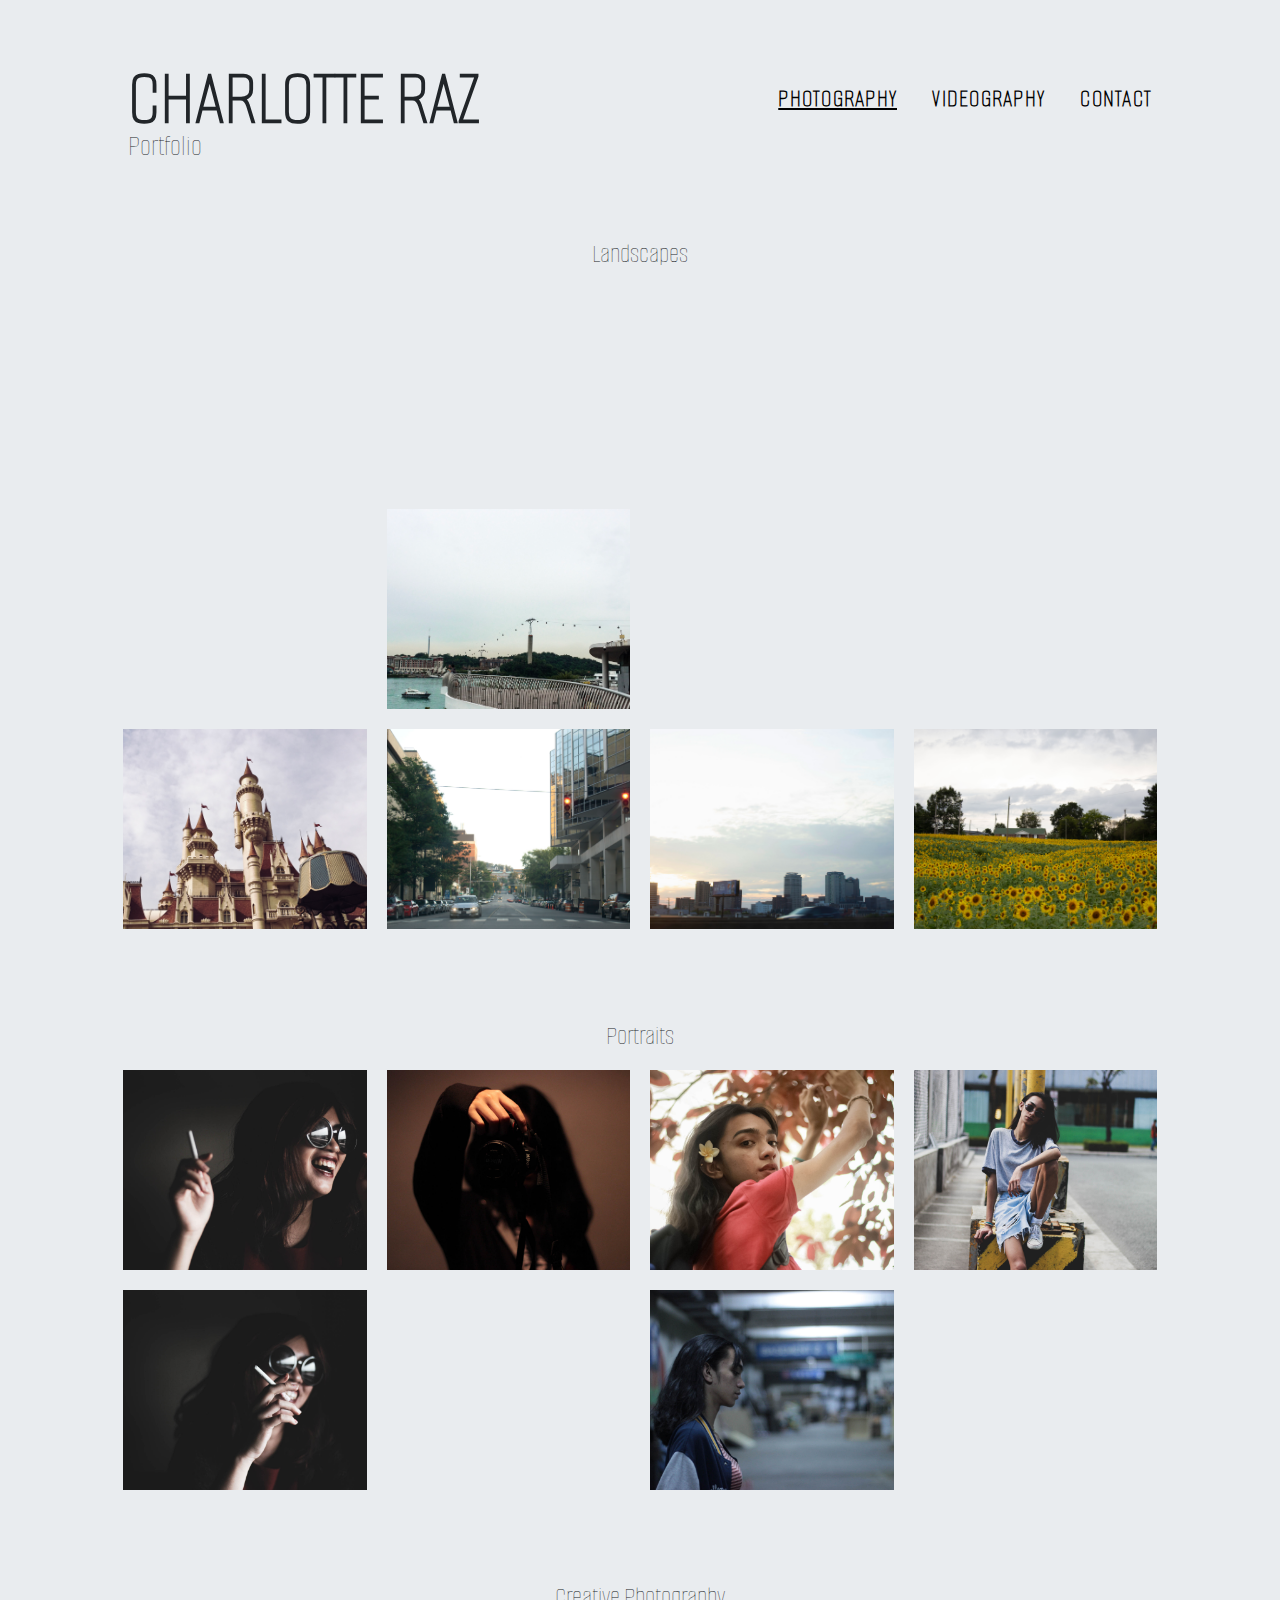
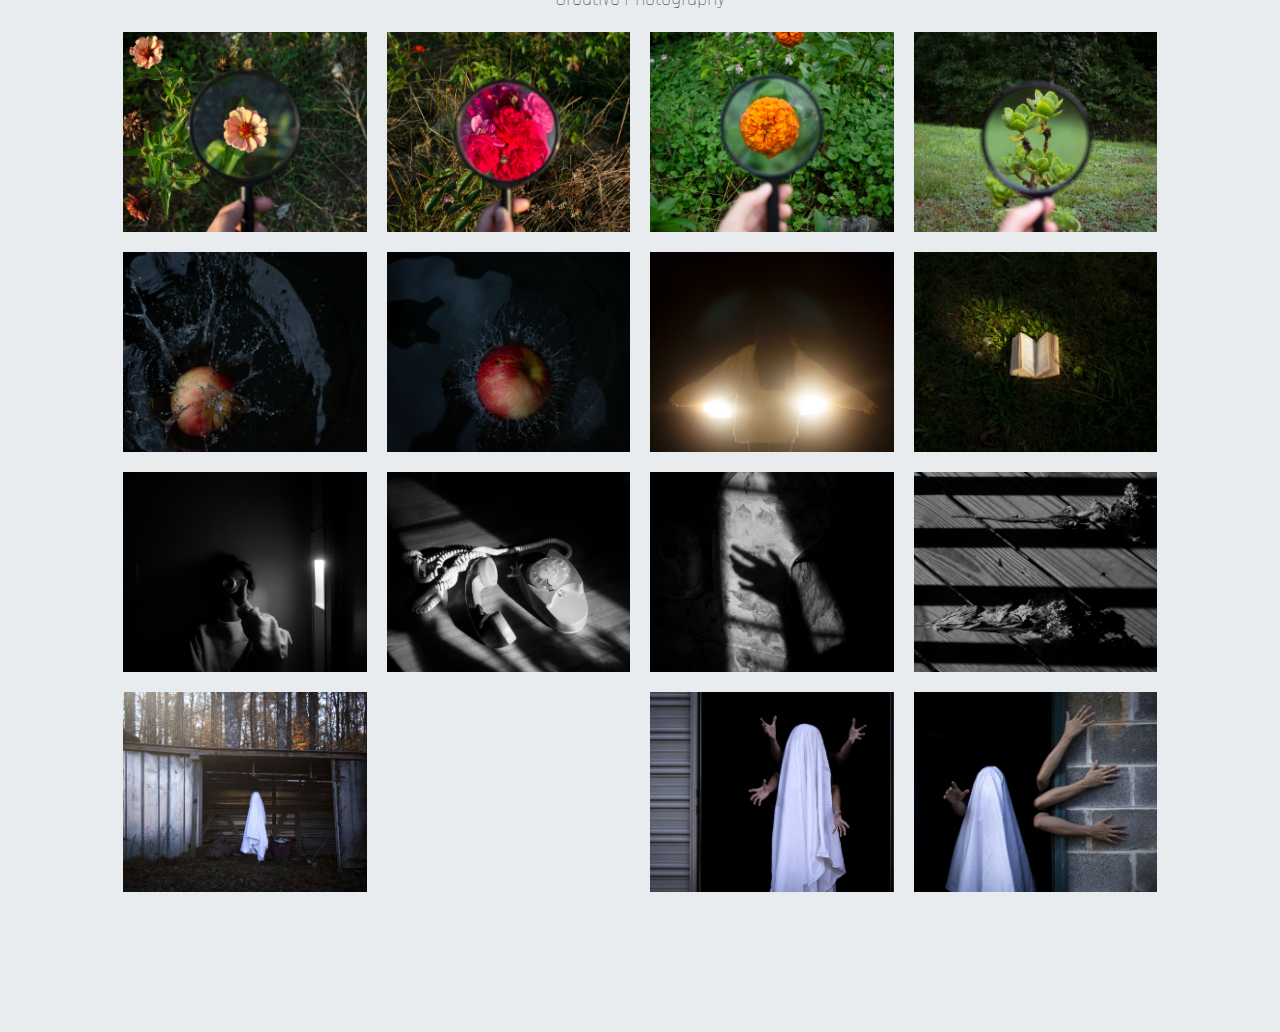
==== index.html @ 5fad560d "initial commit" ====
<!DOCTYPE html>
<html lang="en">

<head>
    <link href="https://fonts.googleapis.com/css2?family=Alumni+Sans+Pinstripe&family=Bebas+Neue&display=swap"
        rel="stylesheet">

    <link href="https://maxcdn.bootstrapcdn.com/bootstrap/4.0.0-beta.2/css/bootstrap.min.css" rel="stylesheet">
    <script src="https://code.jquery.com/jquery-3.2.1.min.js"></script>
    <script src="https://cdnjs.cloudflare.com/ajax/libs/popper.js/1.12.3/umd/popper.min.js"></script>
    <script src="https://maxcdn.bootstrapcdn.com/bootstrap/4.0.0-beta.2/js/bootstrap.min.js"></script>

    <script src="jquery.bsPhotoGallery.js"></script>
    <link rel="stylesheet" href="style.css">
    <link rel="stylesheet" href="path/to/font-awesome/css/font-awesome.min.css">
    <title>Document</title>

    <script>
        $(document).ready(function () {
            $('ul.first').bsPhotoGallery({
                "classes": "col-xl-3 col-lg-2 col-md-4 col-sm-4",
                "hasModal": true,
                "shortText": false
            });
        });
    </script>
</head>

<body>
    <header>
        <div class="intro">
            <h1>CHARLOTTE RAZ</h1>
            <p>Portfolio</p>
        </div>
        
        <div class="links">
            <a href="index.html" style="text-decoration: underline;">PHOTOGRAPHY</a>
            <a href="videography.html">VIDEOGRAPHY</a>
            <a href="contact.html">CONTACT</a>
        </div>
    </header>

    <div class="all-images">
        <h3 class="type--label">Landscapes</h3>
        <div class="photography--types">
            <ul class="row first">
                <li>
                    <img src="./images/landscapes/01.jpg" alt="">
                </li>
                <li>
                    <img src="./images/landscapes/02.jpg" alt="">
                </li>
                <li>
                    <img src="./images/landscapes/03.jpg" alt="">
                </li>
                <li>
                    <img src="./images/landscapes/04.jpg" alt="">
                </li>
                <li>
                    <img src="./images/landscapes/05.jpg" alt="">
                </li>
                <li>
                    <img src="./images/landscapes/06.JPEG" alt="">
                </li>
                <li>
                    <img src="./images/landscapes/07.jpg" alt="">
                </li>
                <li>
                    <img src="./images/landscapes/08.jpg" alt="">
                </li>
                <li>
                    <img src="./images/landscapes/09.JPEG" alt="">
                </li>
                <li>
                    <img src="./images/landscapes/10.jpg" alt="">
                </li>
                <li>
                    <img src="./images/landscapes/11.jpg" alt="">
                </li>
                <li>
                    <img src="./images/landscapes/12.jpg" alt="">
                </li>
            </ul>
        
        </div>
        
        <h3 class="type--label">Portraits</h3>
        <div class="photography--types">
            <ul class="row first">
                <li>
                    <img src="./images/portraits/1.jpg" alt="">
                </li>
                <li>
                    <img src="./images/portraits/17.jpg" alt="">
                </li>
                <li>
                    <img src="./images/portraits/10.jpg" alt="">
                </li>
                <li>
                    <img src="./images/portraits/9.jpg" alt="">
                </li>
                <li>
                    <img src="./images/portraits/2.jpg" alt="">
                </li>
                <li>
                    <img src="./images/portraits/18.jpg" alt="">
                </li>
                <li>
                    <img src="./images/portraits/6.jpg" alt="">
                </li>
                <li>
                    <img src="./images/portraits/19.jpg" alt="">
                </li>
            </ul>
        
        </div>
        
        <h3 class="type--label">Creative Photography</h3>
        <div class="photography--types">
            <ul class="row first">
                <li>
                    <img src="./images/001.jpg" alt="">
                </li>
                <li>
                    <img src="./images/002.jpg" alt="">
                </li>
                <li>
                    <img src="./images/003.jpg" alt="">
                </li>
                <li>
                    <img src="./images/004.jpg" alt="">
                </li>
                <li>
                    <img src="./images/007.jpg" alt="">
                </li>
                <li>
                    <img src="./images/006.jpg" alt="">
                </li>
                <li>
                    <img src="./images/009.jpg" alt="">
                </li>
                <li>
                    <img src="./images/008.jpg" alt="">
                </li>
                <li>
                    <img src="./images/18.jpg" alt="">
                </li>
                <li>
                    <img src="./images/010.jpg" alt="">
                </li>
                <li>
                    <img src="./images/011.jpg" alt="">
                </li>
                <li>
                    <img src="./images/19.jpg" alt="">
                </li>
                <li>
                    <img src="./images/012.jpg" alt="">
                </li>
                <li>
                    <img src="./images/013.jpg" alt="">
                </li>
                <li>
                    <img src="./images/015.jpg" alt="">
                </li>
                <li>
                    <img src="./images/016.jpg" alt="">
                </li>
            </ul>
        
        </div>
    </div>

    

    

</body>


</html>
---- style.css ----
body {
    margin: 0;
    font-family: 'Alumni Sans Pinstripe', sans-serif;
    background-color: #e9ecef;
    padding: 50px 10%;
}

header {
  display: flex;
  align-items: center;
}

header h1{
    margin: 0;
    font-size: 80px;
    font-weight: 900;
    margin-right: auto ;
}

.name--title {
    text-decoration: none;
    color: #000;
}


h1, p {
    margin: 0;
}

.portfolio {
    font-size: 30px;
}

.links {
    font-size: 25px;
    letter-spacing: 0.05em;
    color: black;
    margin-left: auto;
    
}

.links a {
    color: black;
    text-decoration: none;
    font-weight: 700;
    margin-left: 30px;

}

.intro p {
  font-size: 30px;
  line-height: 0.03em;
}

.works {
    line-height: 0;
    display: flex;
}

.work {
    position: relative;
}

.work a {
    text-decoration: none;
}

.img--title {
    font-size: 90px;
    color: white;
    text-align: center;
    margin-top: -35%;
    font-weight:900;
    letter-spacing: 0.1em;
    font-family: 'Bebas Neue';
}

.img--title {
    visibility: none;
    opacity: 0;
    transition: opacity 0.3s;
}

.work:hover .img--title{
    visibility: visible; opacity: 1;
}


.type--label {
  text-align: center;
  margin-top: 20px;
}

.first {
    height: 100%;
}

ul[data-bsp-ul-index] {
          padding:0 0 0 0;
         
 }
ul[data-bsp-ul-index] li {
          list-style:none;
          align-items: center;
          display: flex;
          margin: 0;
          padding: 10px;
          
} 

#bsPhotoGalleryModal .modal-content {
    border-radius:0;
    margin: 0;
}
#bsPhotoGalleryModal .modal-dialog img {
    text-align:center;
    margin:0;
    width: 100%;
} 
#bsPhotoGalleryModal .modal-body {
    padding:0px !important;
    text-align: center;
}
#bsPhotoGalleryModal .bsp-text-container {
  text-align:left;
}

#bsPhotoGalleryModal .bsp-close {
  position: absolute;
  right: -8px;
  top: -7px;
  background: rgba(255, 255, 255, 0.89);
  padding: 0px 8px 5px;
  border: 1px solid rgba(0,0,0,.49);
  border-radius: 50%;
}
#bsPhotoGalleryModal .bsp-close:hover {
  cursor: pointer;
  opacity:.6;
}

#bsPhotoGalleryModal .bsp-close img {
  width: 13px;
  height: 13px;
}

.bspHasModal {
  cursor: pointer;
}


#bsPhotoGalleryModal a.bsp-controls img {
  width: 20px;
  height: 35px;  
}

a.bsp-controls,
a.bsp-controls:visited,
a.bsp-controls:active {
  position: absolute;
  top: 46%;  
  background: rgba(255, 255, 255, 0.49);  
}

a.bsp-controls.next {
  right:0px;
  border-top: 1px solid rgba(0,0,0,.49);
  border-left: 1px solid rgba(0,0,0,.49);
  border-bottom: 1px solid rgba(0,0,0,.49);
  border-bottom-left-radius: 4px;
  border-top-left-radius: 4px;
  padding-left: 4px;
  border-right:none;
}
a.bsp-controls.previous {
  left:0px;
  border-top: 1px solid rgba(0,0,0,.49);
  border-right: 1px solid rgba(0,0,0,.49);
  border-bottom: 1px solid rgba(0,0,0,.49);
  border-bottom-right-radius: 4px;
  border-top-right-radius: 4px;
  padding-right: 4px;
  border-left:none;
}
a.bsp-controls:hover {
  opacity:.6;
  text-shadow: none;
}
.bsp-text-container {
  clear:both;
  display:block;
}

.bspImgWrapper {
  width: 100%;
  height: 200px;
  background-position-x: center !important;
  background-position-y: center !important;
  background-size: cover !important;
}

@media (min-width: 992px){
  #bsPhotoGalleryModal .modal-lg {
      max-width: 1000px;
      max-height: 500px;
  }
}

@media screen and (max-width: 575px){
  .bspImgWrapper {
    height: 150px;
  }
}


.all-images {
  align-content: center;
  margin-top: 70px;
}

.container {
  margin: 0;
  padding: 0;
  margin-top: 70px;
}

.container video {
  margin: 0;
  display: flex;
  margin-bottom: 50px;
}

.video-details {
  display: flex;
}

.info {
  font-size: 16px;
  padding: 40px;
  font-family: Helvetica, sans-serif; 
  font-weight: 200;
  line-height: 1.3em;
}

.photography--types {
  margin-bottom: 80px;
}

.social {
  font-size: 30px;
  line-height: 1.4em;
}

.social span {
  margin: 10px;
}

.contact {
  width: 40%;
  background-color: #ced4da;
  margin: 0 auto;
  padding: 50px;
  border-radius: 20px;
  margin-top: 100px;
}
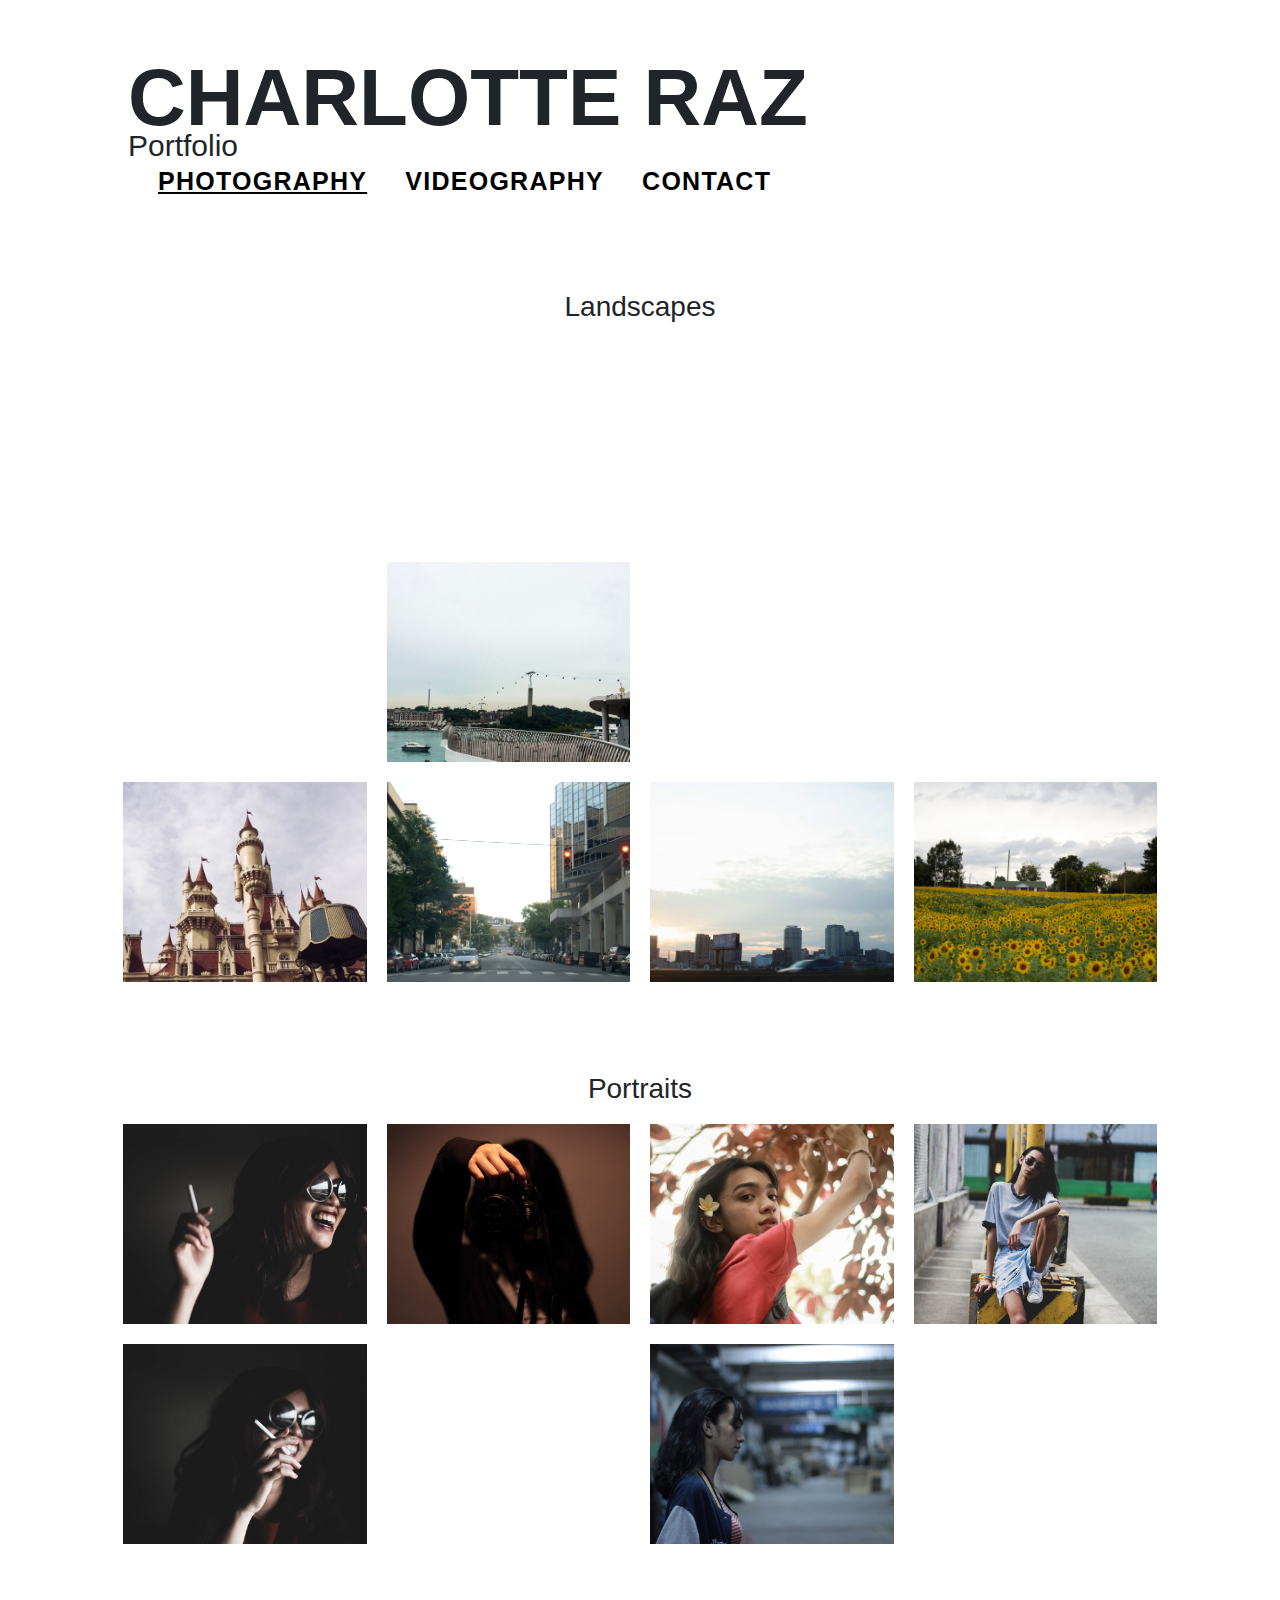
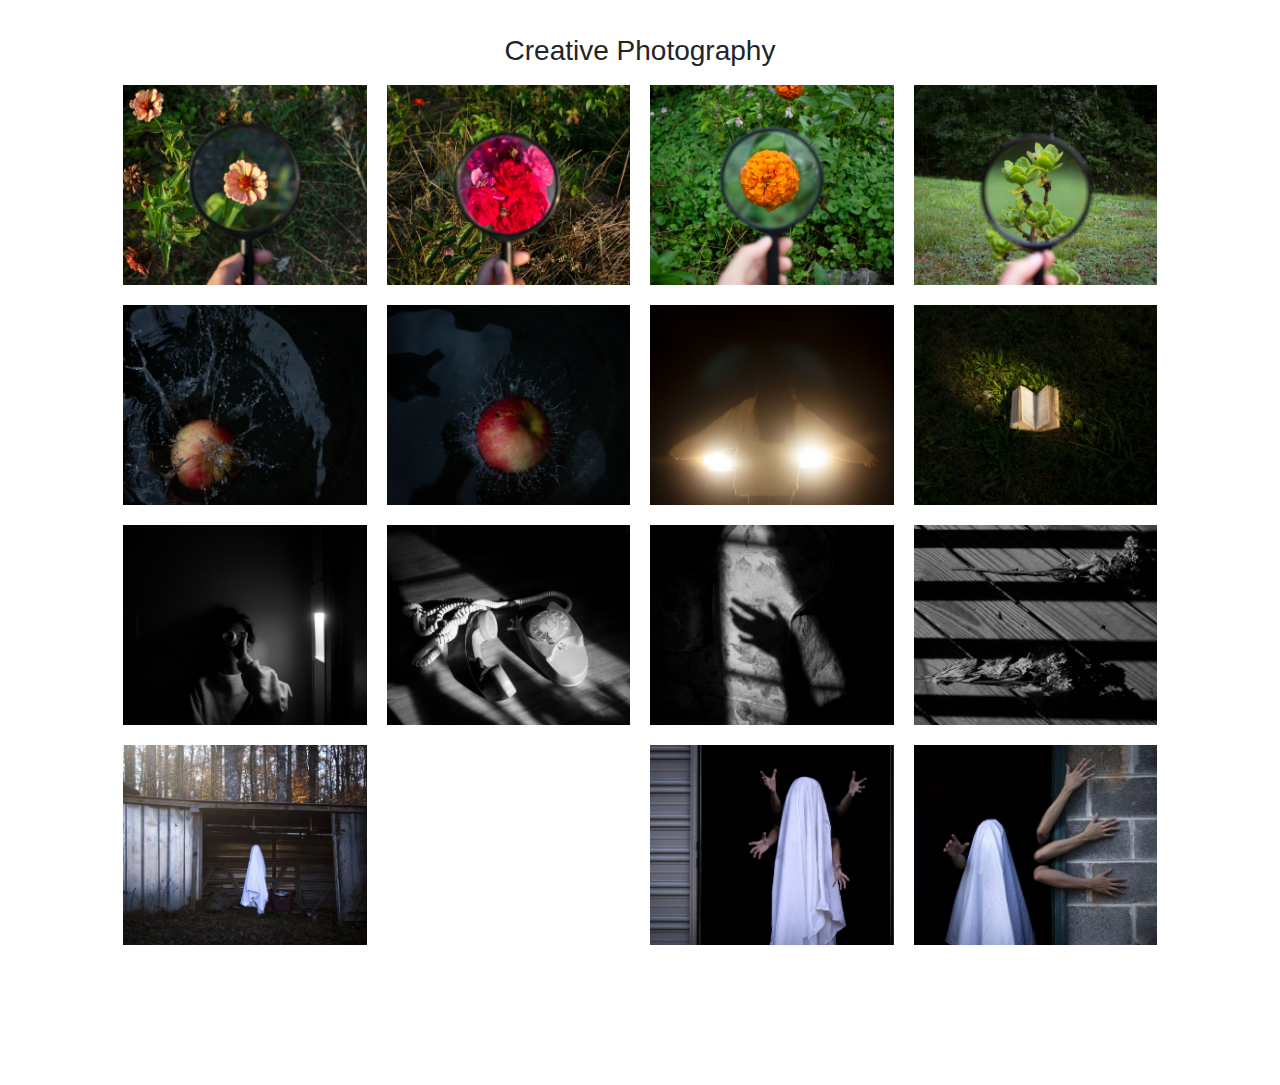
==== commit 505e207d: "fix styles" ====
--- a/index.html
+++ b/index.html
@@ -2,6 +2,7 @@
 <html lang="en">
 
 <head>
+    <link rel="stylesheet" href="style.css">
     <link href="https://fonts.googleapis.com/css2?family=Alumni+Sans+Pinstripe&family=Bebas+Neue&display=swap"
         rel="stylesheet">
 
@@ -11,9 +12,9 @@
     <script src="https://maxcdn.bootstrapcdn.com/bootstrap/4.0.0-beta.2/js/bootstrap.min.js"></script>
 
     <script src="jquery.bsPhotoGallery.js"></script>
-    <link rel="stylesheet" href="style.css">
+    
     <link rel="stylesheet" href="path/to/font-awesome/css/font-awesome.min.css">
-    <title>Document</title>
+    <title>Charlotte Raz</title>
 
     <script>
         $(document).ready(function () {
@@ -60,7 +61,7 @@
                     <img src="./images/landscapes/05.jpg" alt="">
                 </li>
                 <li>
-                    <img src="./images/landscapes/06.JPEG" alt="">
+                    <img src="./images/landscapes/06.jpg" alt="">
                 </li>
                 <li>
                     <img src="./images/landscapes/07.jpg" alt="">
@@ -69,7 +70,7 @@
                     <img src="./images/landscapes/08.jpg" alt="">
                 </li>
                 <li>
-                    <img src="./images/landscapes/09.JPEG" alt="">
+                    <img src="./images/landscapes/09.jpg" alt="">
                 </li>
                 <li>
                     <img src="./images/landscapes/10.jpg" alt="">
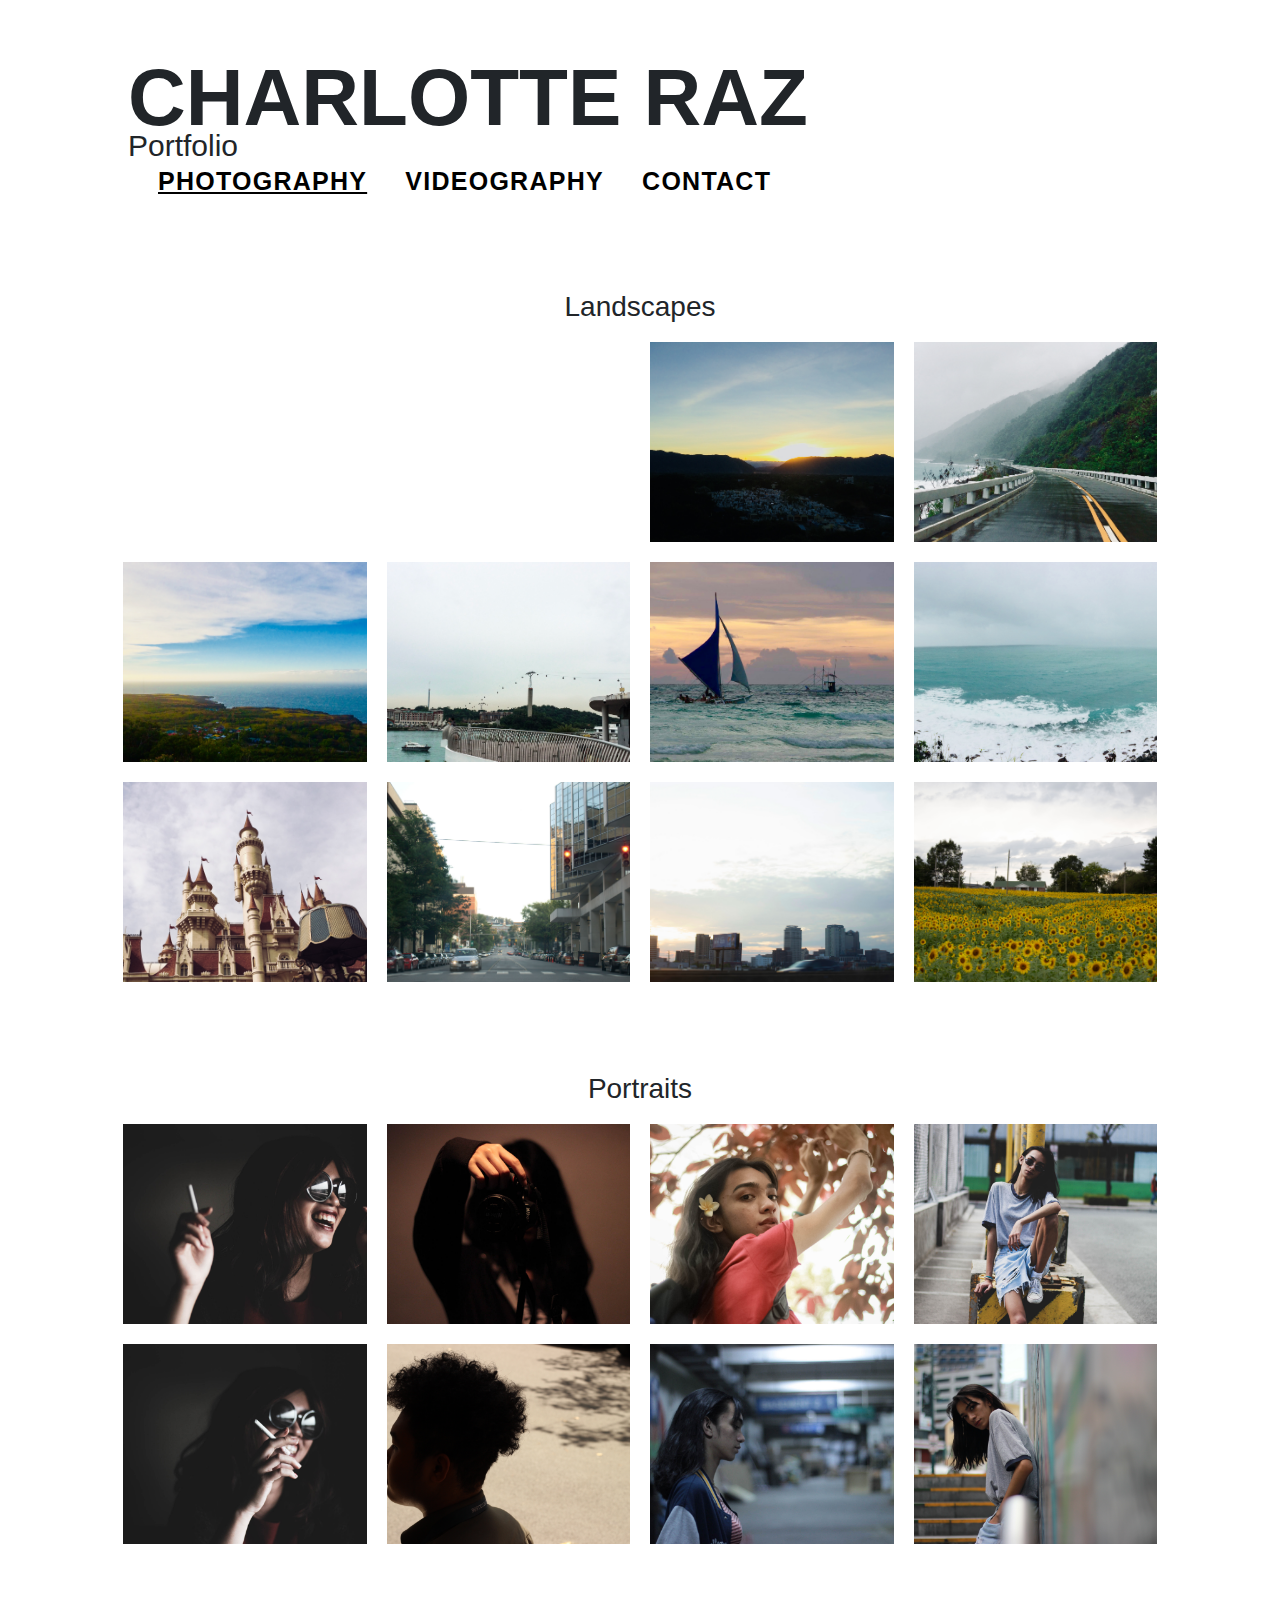
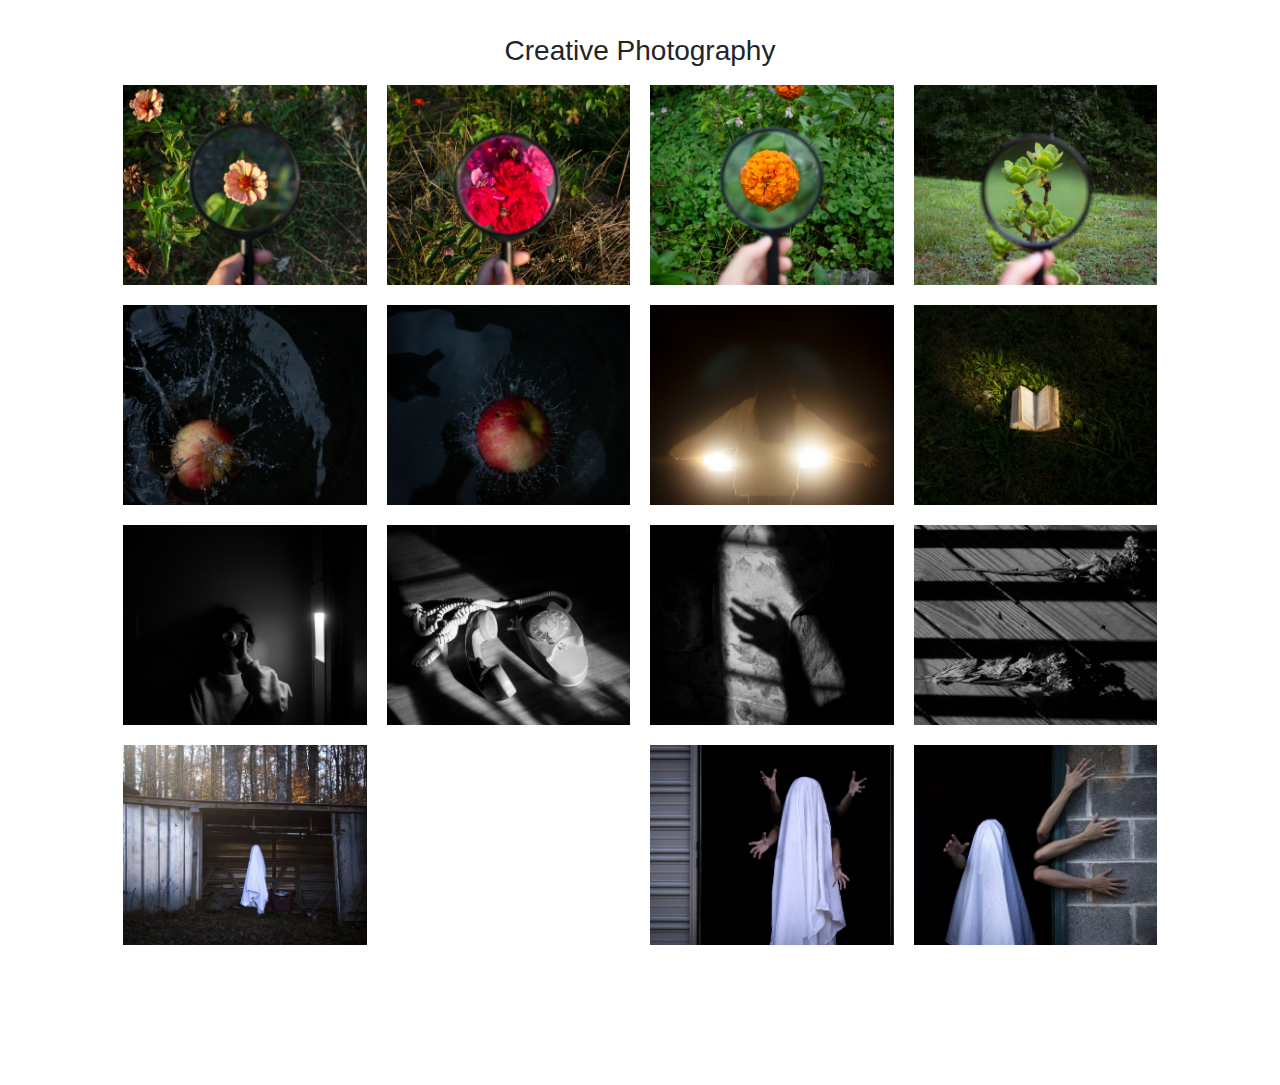
==== commit bc7a8b65: "image extension fixed" ====
--- a/index.html
+++ b/index.html
@@ -52,22 +52,22 @@
                     <img src="./images/landscapes/02.jpg" alt="">
                 </li>
                 <li>
-                    <img src="./images/landscapes/03.jpg" alt="">
+                    <img src="./images/landscapes/03.JPG" alt="">
                 </li>
                 <li>
-                    <img src="./images/landscapes/04.jpg" alt="">
+                    <img src="./images/landscapes/04.JPG" alt="">
                 </li>
                 <li>
-                    <img src="./images/landscapes/05.jpg" alt="">
+                    <img src="./images/landscapes/05.JPG" alt="">
                 </li>
                 <li>
                     <img src="./images/landscapes/06.jpg" alt="">
                 </li>
                 <li>
-                    <img src="./images/landscapes/07.jpg" alt="">
+                    <img src="./images/landscapes/07.JPG" alt="">
                 </li>
                 <li>
-                    <img src="./images/landscapes/08.jpg" alt="">
+                    <img src="./images/landscapes/08.JPG" alt="">
                 </li>
                 <li>
                     <img src="./images/landscapes/09.jpg" alt="">
@@ -104,13 +104,13 @@
                     <img src="./images/portraits/2.jpg" alt="">
                 </li>
                 <li>
-                    <img src="./images/portraits/18.jpg" alt="">
+                    <img src="./images/portraits/18.JPG" alt="">
                 </li>
                 <li>
                     <img src="./images/portraits/6.jpg" alt="">
                 </li>
                 <li>
-                    <img src="./images/portraits/19.jpg" alt="">
+                    <img src="./images/portraits/19.JPG" alt="">
                 </li>
             </ul>
         
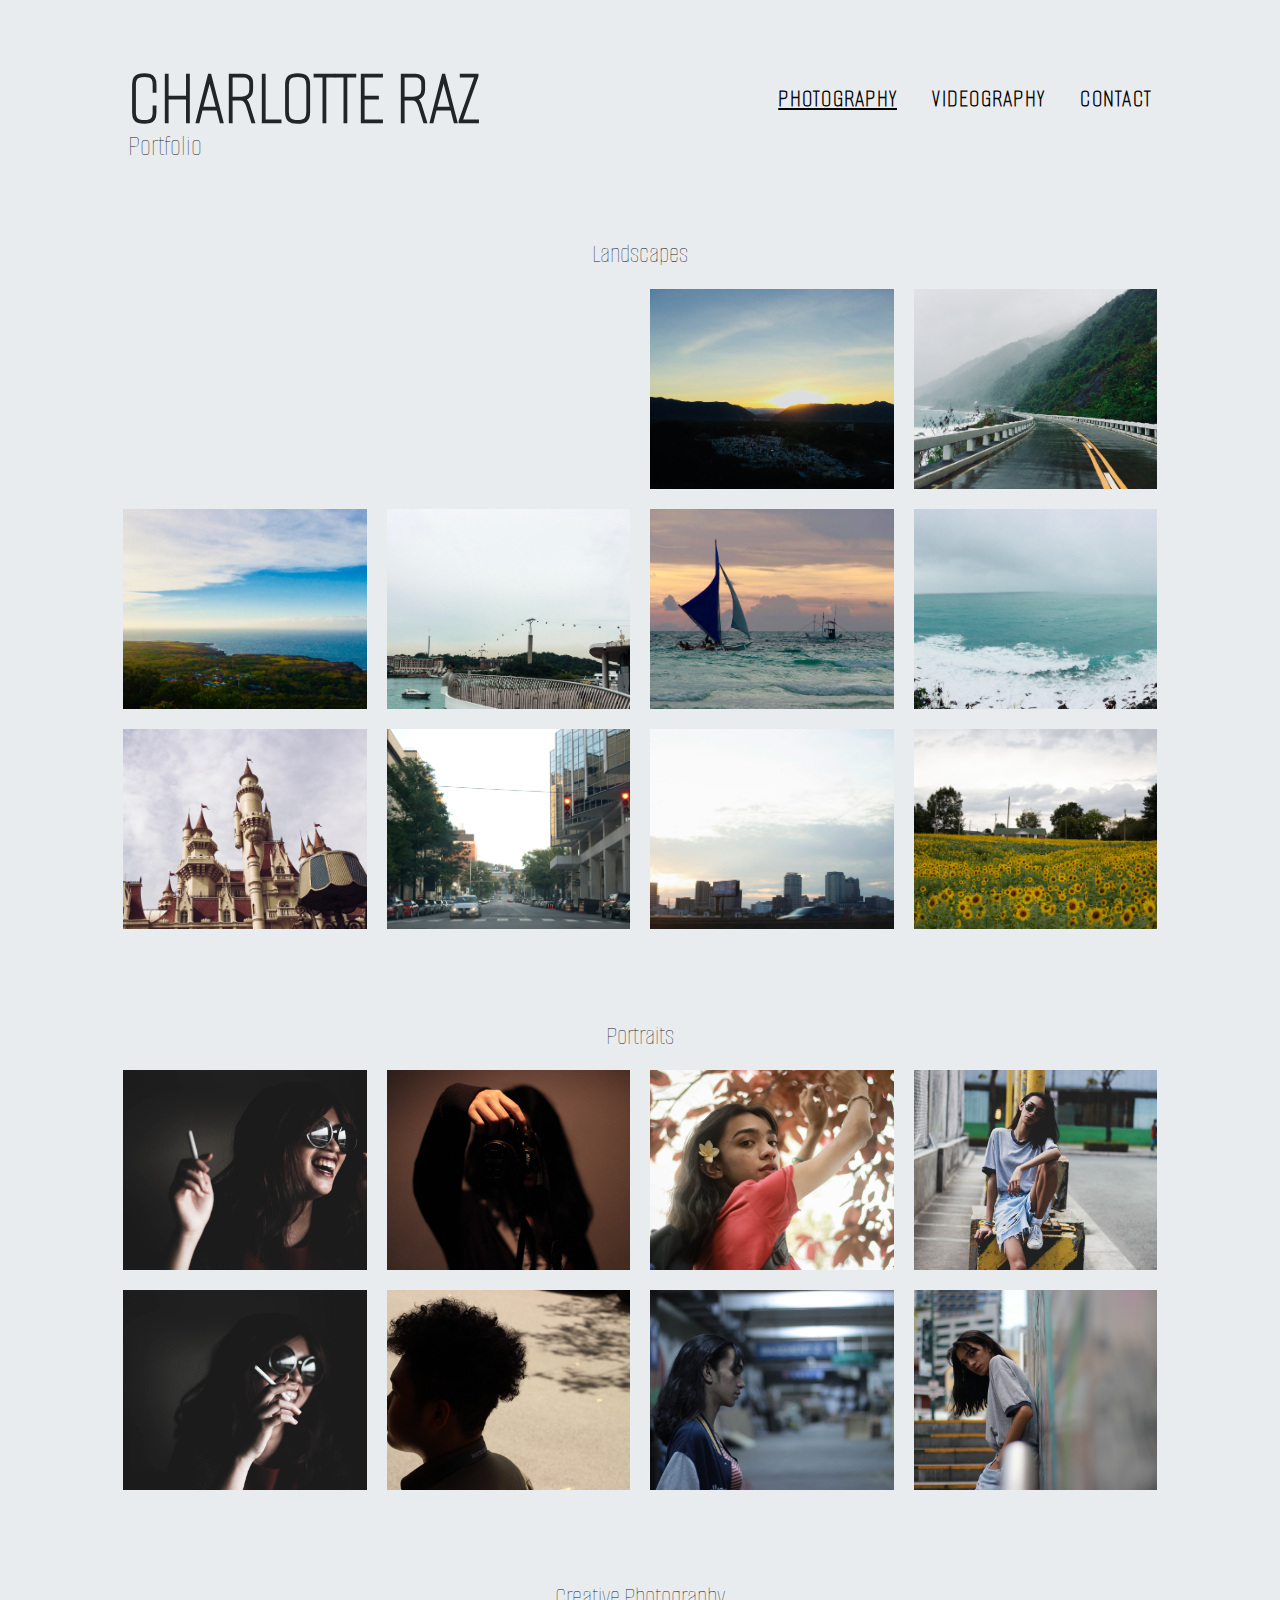
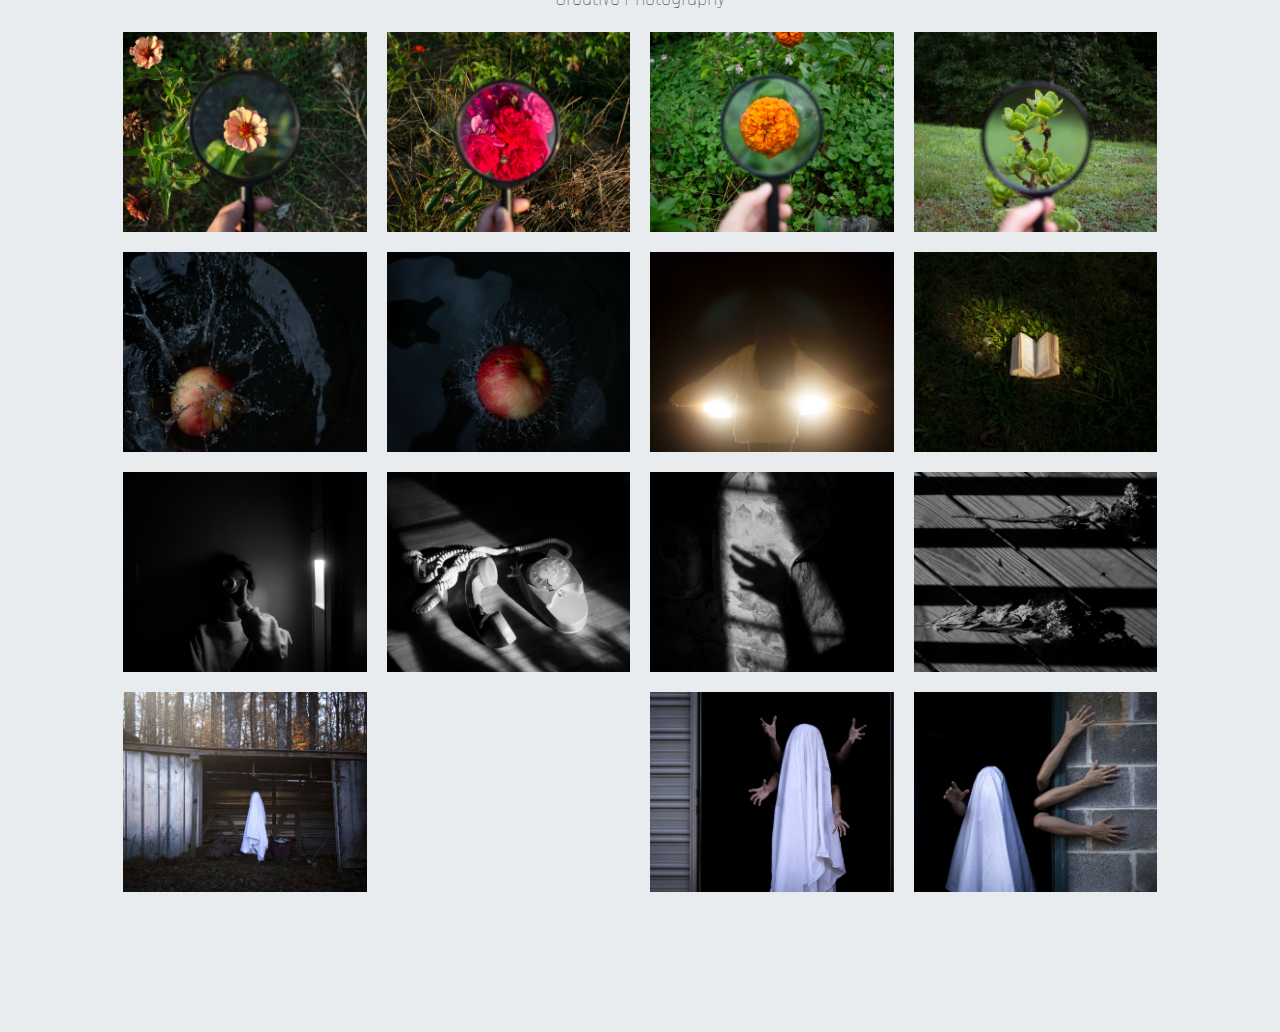
==== commit ea20ddb3: "please" ====
--- a/index.html
+++ b/index.html
@@ -2,7 +2,9 @@
 <html lang="en">
 
 <head>
-    <link rel="stylesheet" href="style.css">
+    <meta charset="UTF-8">
+    <meta http-equiv="X-UA-Compatible" content="IE=edge">
+    <meta name="viewport" content="width=device-width, initial-scale=1.0">
     <link href="https://fonts.googleapis.com/css2?family=Alumni+Sans+Pinstripe&family=Bebas+Neue&display=swap"
         rel="stylesheet">
 
@@ -10,7 +12,7 @@
     <script src="https://code.jquery.com/jquery-3.2.1.min.js"></script>
     <script src="https://cdnjs.cloudflare.com/ajax/libs/popper.js/1.12.3/umd/popper.min.js"></script>
     <script src="https://maxcdn.bootstrapcdn.com/bootstrap/4.0.0-beta.2/js/bootstrap.min.js"></script>
-
+    <link rel="stylesheet" href="style.css">
     <script src="jquery.bsPhotoGallery.js"></script>
     
     <link rel="stylesheet" href="path/to/font-awesome/css/font-awesome.min.css">
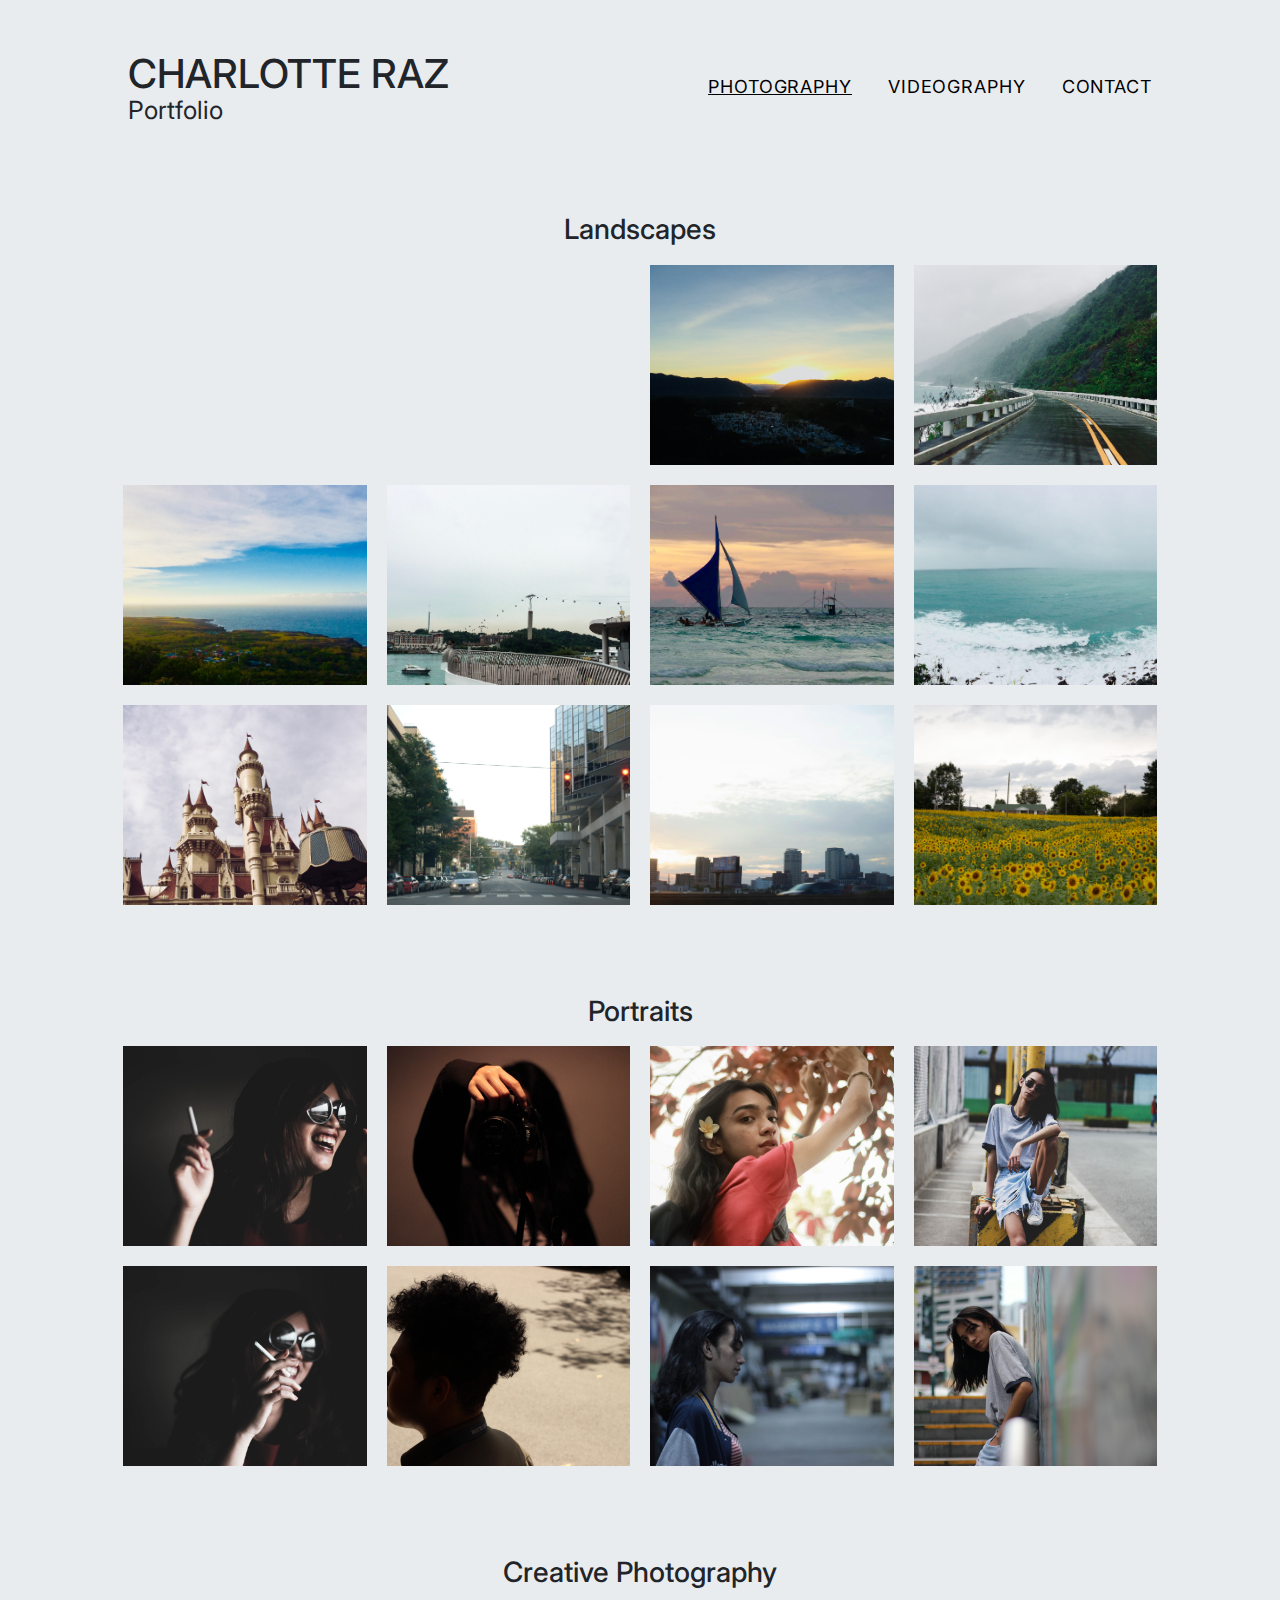
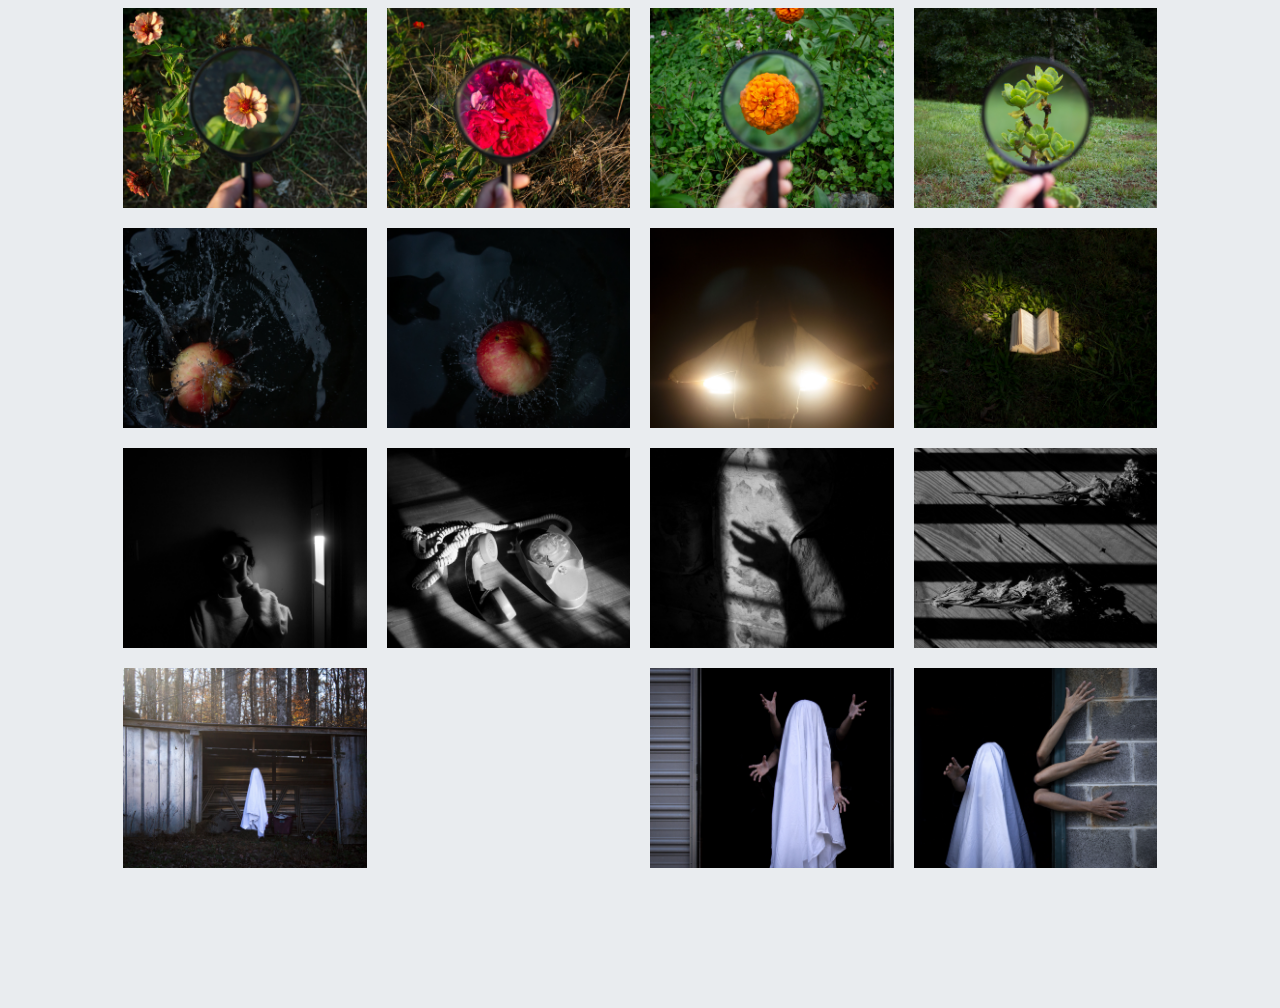
==== commit 58996359: "changed fonts" ====
--- a/index.html
+++ b/index.html
@@ -5,13 +5,14 @@
     <meta charset="UTF-8">
     <meta http-equiv="X-UA-Compatible" content="IE=edge">
     <meta name="viewport" content="width=device-width, initial-scale=1.0">
-    <link href="https://fonts.googleapis.com/css2?family=Alumni+Sans+Pinstripe&family=Bebas+Neue&display=swap"
-        rel="stylesheet">
 
     <link href="https://maxcdn.bootstrapcdn.com/bootstrap/4.0.0-beta.2/css/bootstrap.min.css" rel="stylesheet">
     <script src="https://code.jquery.com/jquery-3.2.1.min.js"></script>
     <script src="https://cdnjs.cloudflare.com/ajax/libs/popper.js/1.12.3/umd/popper.min.js"></script>
     <script src="https://maxcdn.bootstrapcdn.com/bootstrap/4.0.0-beta.2/js/bootstrap.min.js"></script>
+    
+    <link href="https://fonts.googleapis.com/css2?family=Inter:wght@200&display=swap" rel="stylesheet">
+
     <link rel="stylesheet" href="style.css">
     <script src="jquery.bsPhotoGallery.js"></script>
     
--- a/style.css
+++ b/style.css
@@ -1,6 +1,6 @@
 body {
     margin: 0;
-    font-family: 'Alumni Sans Pinstripe', sans-serif;
+    font-family: 'Inter', sans-serif;
     background-color: #e9ecef;
     padding: 50px 10%;
 }
@@ -12,8 +12,7 @@
 
 header h1{
     margin: 0;
-    font-size: 80px;
-    font-weight: 900;
+    font-size: 40px;
     margin-right: auto ;
 }
 
@@ -28,11 +27,11 @@
 }
 
 .portfolio {
-    font-size: 30px;
+    font-size: 25px;
 }
 
 .links {
-    font-size: 25px;
+    font-size: 18px;
     letter-spacing: 0.05em;
     color: black;
     margin-left: auto;
@@ -42,14 +41,13 @@
 .links a {
     color: black;
     text-decoration: none;
-    font-weight: 700;
     margin-left: 30px;
 
 }
 
 .intro p {
-  font-size: 30px;
-  line-height: 0.03em;
+  font-size: 25px;
+  line-height: 1em;
 }
 
 .works {
@@ -247,7 +245,7 @@
 }
 
 .social {
-  font-size: 30px;
+  font-size: 20px;
   line-height: 1.4em;
 }
 
